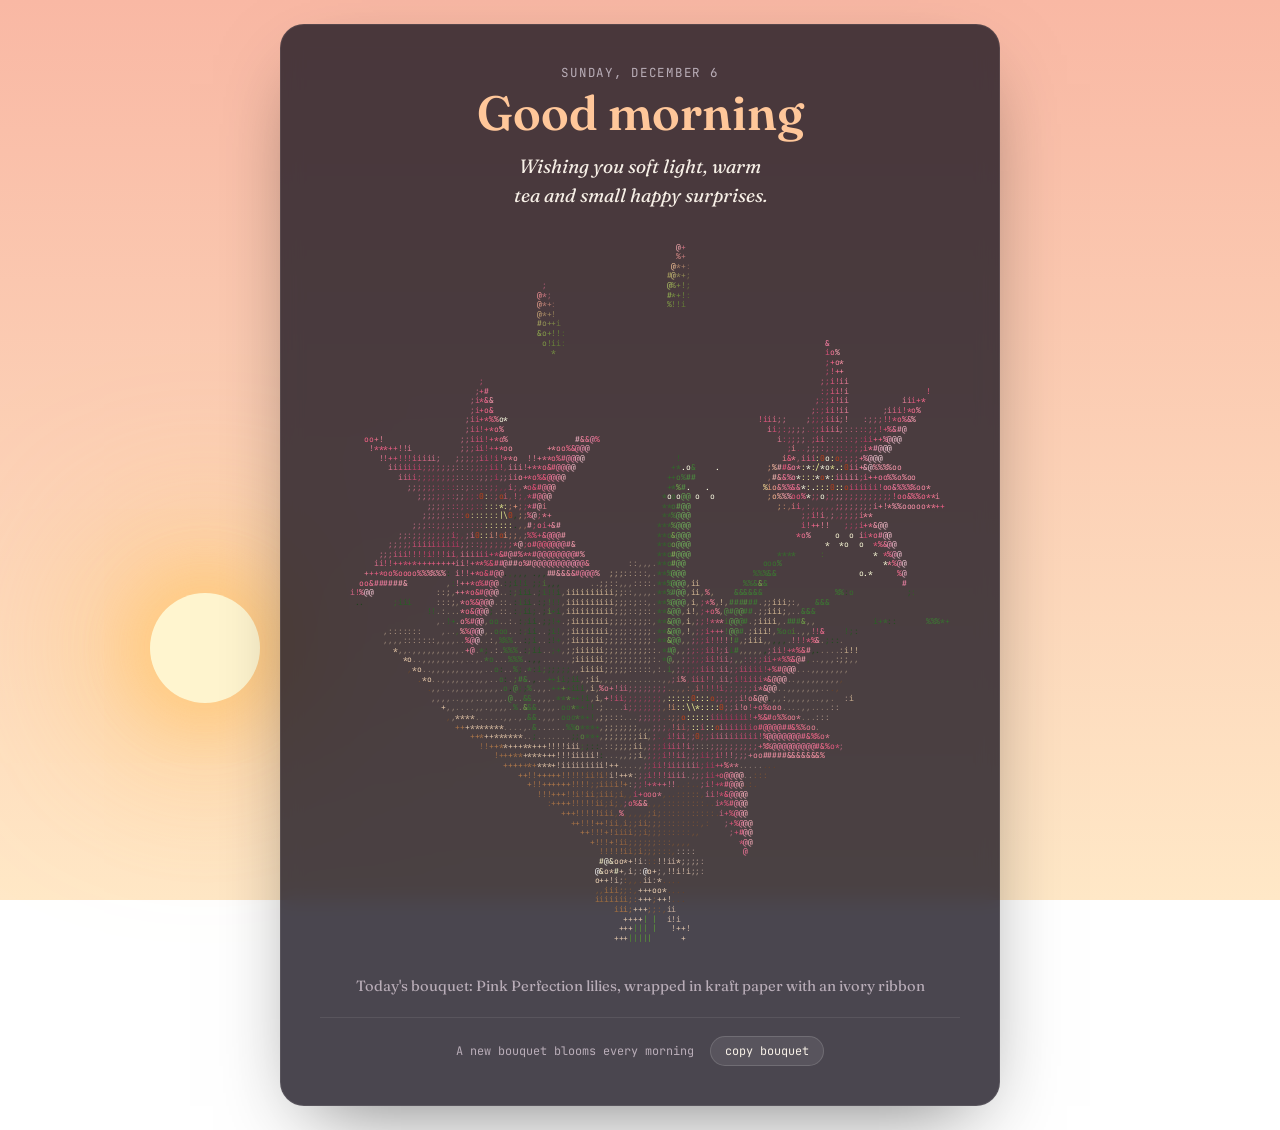
==== index.html @ f6114283 "Daily flowers" ====
<!doctype html>
<html lang="en">
  <head>
    <meta charset="utf-8" />
    <meta name="viewport" content="width=device-width, initial-scale=1" />
    <title>Daily Flowers</title>
    <meta name="description" content="A fresh ASCII bouquet every morning, with a sweet note for every part of the day." />
    <meta property="og:title" content="Daily Flowers" />
    <meta property="og:description" content="A fresh ASCII bouquet every morning, with a sweet note for every part of the day." />
    <link rel="icon" href="data:image/svg+xml,<svg xmlns='http://www.w3.org/2000/svg' viewBox='0 0 100 100'><text y='.9em' font-size='90'>💐</text></svg>" />
    <link rel="preconnect" href="https://fonts.googleapis.com" />
    <link rel="preconnect" href="https://fonts.gstatic.com" crossorigin />
    <link
      href="https://fonts.googleapis.com/css2?family=Fraunces:ital,opsz,wght@0,9..144,400;0,9..144,600;1,9..144,400&family=JetBrains+Mono:wght@400;600&display=swap"
      rel="stylesheet"
    />
    <link rel="stylesheet" href="styles.css" />
  </head>
  <body data-period="morning">
    <div class="sky" aria-hidden="true">
      <div class="orb"></div>
      <div class="stars"></div>
    </div>

    <main class="card">
      <header>
        <p class="date" id="date"></p>
        <h1 id="greeting">Good morning</h1>
        <p class="note" id="note"></p>
      </header>

      <figure class="bouquet">
        <canvas id="art" role="img"></canvas>
        <figcaption id="caption"></figcaption>
      </figure>

      <footer>
        <span>A new bouquet blooms every morning</span>
        <button type="button" id="copy">copy bouquet</button>
      </footer>
    </main>

    <noscript><p class="noscript">Turn on JavaScript to see today's bouquet.</p></noscript>
    <script type="module" src="js/app.js"></script>
  </body>
</html>
---- styles.css ----
:root {
  --sky-top: #ffd9b8;
  --sky-bottom: #ffeedd;
  --orb: #fff3c4;
  --orb-glow: rgba(255, 214, 140, 0.7);
  --orb-x: 18%;
  --orb-y: 78%;
  --accent: #ffcf9e;
  --card: rgba(24, 18, 30, 0.78);
  --text: #f6efe6;
  --muted: #b9adb8;
  --stars: 0;
  --ease: cubic-bezier(0.22, 0.8, 0.3, 1);
  --gutter: 16px;
  --pad: clamp(20px, 5vw, 40px);
}

@media (max-width: 480px) {
  :root {
    --gutter: 10px;
    --pad: 14px;
  }
}

body[data-period="morning"] {
  --sky-top: #f9b8a4;
  --sky-bottom: #ffe8c7;
  --orb: #fff5cf;
  --orb-glow: rgba(255, 200, 120, 0.75);
  --orb-x: 16%;
  --orb-y: 72%;
  --accent: #ffc79a;
}

body[data-period="afternoon"] {
  --sky-top: #7fc4f2;
  --sky-bottom: #e4f4ff;
  --orb: #fffbe6;
  --orb-glow: rgba(255, 245, 190, 0.85);
  --orb-x: 78%;
  --orb-y: 10%;
  --accent: #ffe08a;
}

body[data-period="evening"] {
  --sky-top: #5b3a78;
  --sky-bottom: #f2956b;
  --orb: #ffb36b;
  --orb-glow: rgba(255, 130, 80, 0.7);
  --orb-x: 84%;
  --orb-y: 82%;
  --accent: #ffad80;
  --stars: 0.35;
}

body[data-period="night"] {
  --sky-top: #070b1f;
  --sky-bottom: #1d2350;
  --orb: #f1f0e4;
  --orb-glow: rgba(200, 210, 255, 0.35);
  --orb-x: 82%;
  --orb-y: 12%;
  --accent: #b8c4ff;
  --card: rgba(10, 12, 28, 0.72);
  --stars: 1;
}

* {
  box-sizing: border-box;
}

html,
body {
  margin: 0;
  min-height: 100%;
}

body {
  min-height: 100vh;
  min-height: 100dvh;
  display: grid;
  place-items: center;
  padding: 24px var(--gutter);
  font-family: "Fraunces", Georgia, serif;
  color: var(--text);
  background: linear-gradient(180deg, var(--sky-top), var(--sky-bottom));
  background-attachment: fixed;
  transition: background 1.2s ease;
  overflow-x: hidden;
}

/* --- sky: sun / moon and stars --- */

.sky {
  position: fixed;
  inset: 0;
  pointer-events: none;
  z-index: 0;
}

.orb {
  position: absolute;
  left: var(--orb-x);
  top: var(--orb-y);
  width: 110px;
  height: 110px;
  margin: -55px 0 0 -55px;
  border-radius: 50%;
  background: var(--orb);
  box-shadow: 0 0 60px 20px var(--orb-glow), 0 0 160px 60px var(--orb-glow);
  transition: left 1.5s var(--ease), top 1.5s var(--ease), background 1.2s ease;
}

body[data-period="night"] .orb {
  width: 70px;
  height: 70px;
  margin: -35px 0 0 -35px;
  /* crescent moon */
  background: transparent;
  box-shadow: inset -16px 10px 0 0 var(--orb), 0 0 80px 10px var(--orb-glow);
}

.stars {
  position: absolute;
  inset: 0;
  opacity: var(--stars);
  transition: opacity 1.5s ease;
  background-image:
    radial-gradient(1.5px 1.5px at 12% 18%, #fff 50%, transparent 51%),
    radial-gradient(1px 1px at 28% 8%, #fff 50%, transparent 51%),
    radial-gradient(1.5px 1.5px at 44% 22%, #fff 50%, transparent 51%),
    radial-gradient(1px 1px at 63% 6%, #fff 50%, transparent 51%),
    radial-gradient(2px 2px at 71% 28%, #fff 50%, transparent 51%),
    radial-gradient(1px 1px at 91% 36%, #fff 50%, transparent 51%),
    radial-gradient(1.5px 1.5px at 6% 48%, #fff 50%, transparent 51%),
    radial-gradient(1px 1px at 20% 66%, #fff 50%, transparent 51%),
    radial-gradient(1.5px 1.5px at 94% 62%, #fff 50%, transparent 51%),
    radial-gradient(1px 1px at 86% 86%, #fff 50%, transparent 51%),
    radial-gradient(1px 1px at 9% 90%, #fff 50%, transparent 51%),
    radial-gradient(1.5px 1.5px at 52% 94%, #fff 50%, transparent 51%);
  animation: twinkle 6s ease-in-out infinite alternate;
}

@keyframes twinkle {
  from {
    filter: brightness(0.7);
  }
  to {
    filter: brightness(1.3);
  }
}

/* --- card --- */

.card {
  position: relative;
  z-index: 1;
  width: 100%;
  max-width: 720px;
  padding: var(--pad);
  border-radius: 24px;
  background: var(--card);
  backdrop-filter: blur(10px);
  -webkit-backdrop-filter: blur(10px);
  box-shadow: 0 30px 80px -30px rgba(0, 0, 0, 0.55), inset 0 0 0 1px rgba(255, 255, 255, 0.08);
  text-align: center;
}

.date {
  margin: 0 0 6px;
  font-family: "JetBrains Mono", ui-monospace, Consolas, monospace;
  font-size: 0.78rem;
  letter-spacing: 0.14em;
  text-transform: uppercase;
  color: var(--muted);
}

h1 {
  margin: 0;
  font-weight: 600;
  font-size: clamp(2rem, 7vw, 3rem);
  line-height: 1.1;
  color: var(--accent);
  transition: color 1.2s ease;
}

.note {
  max-width: 34ch;
  margin: 12px auto 0;
  font-style: italic;
  font-size: clamp(1.02rem, 3.4vw, 1.2rem);
  line-height: 1.5;
  text-wrap: balance;
}

.bouquet {
  margin: 24px 0 0;
}

/* the canvas is sized from script to a whole number of character cells */
#art {
  display: block;
  margin: 0 auto;
  max-width: 100%;
}

#art.bloom {
  animation: bloom 1.4s var(--ease) both;
}

@keyframes bloom {
  from {
    opacity: 0;
    transform: translateY(12px) scale(0.98);
    filter: blur(3px);
  }
  to {
    opacity: 1;
    transform: none;
    filter: none;
  }
}

figcaption {
  margin-top: 14px;
  font-size: 0.92rem;
  color: var(--muted);
}

footer {
  display: flex;
  flex-wrap: wrap;
  gap: 8px 16px;
  align-items: center;
  justify-content: center;
  margin-top: 22px;
  padding-top: 18px;
  border-top: 1px solid rgba(255, 255, 255, 0.08);
  font-family: "JetBrains Mono", ui-monospace, Consolas, monospace;
  font-size: 0.74rem;
  color: var(--muted);
}

button {
  font: inherit;
  color: var(--text);
  background: rgba(255, 255, 255, 0.08);
  border: 1px solid rgba(255, 255, 255, 0.14);
  border-radius: 999px;
  padding: 6px 14px;
  cursor: pointer;
  transition: background 0.2s ease;
}

button:hover {
  background: rgba(255, 255, 255, 0.16);
}

button:focus-visible {
  outline: 2px solid var(--accent);
  outline-offset: 2px;
}

.noscript {
  position: relative;
  z-index: 1;
  color: #222;
}

@media (prefers-reduced-motion: reduce) {
  *,
  *::before,
  *::after {
    animation: none !important;
    transition: none !important;
  }
}
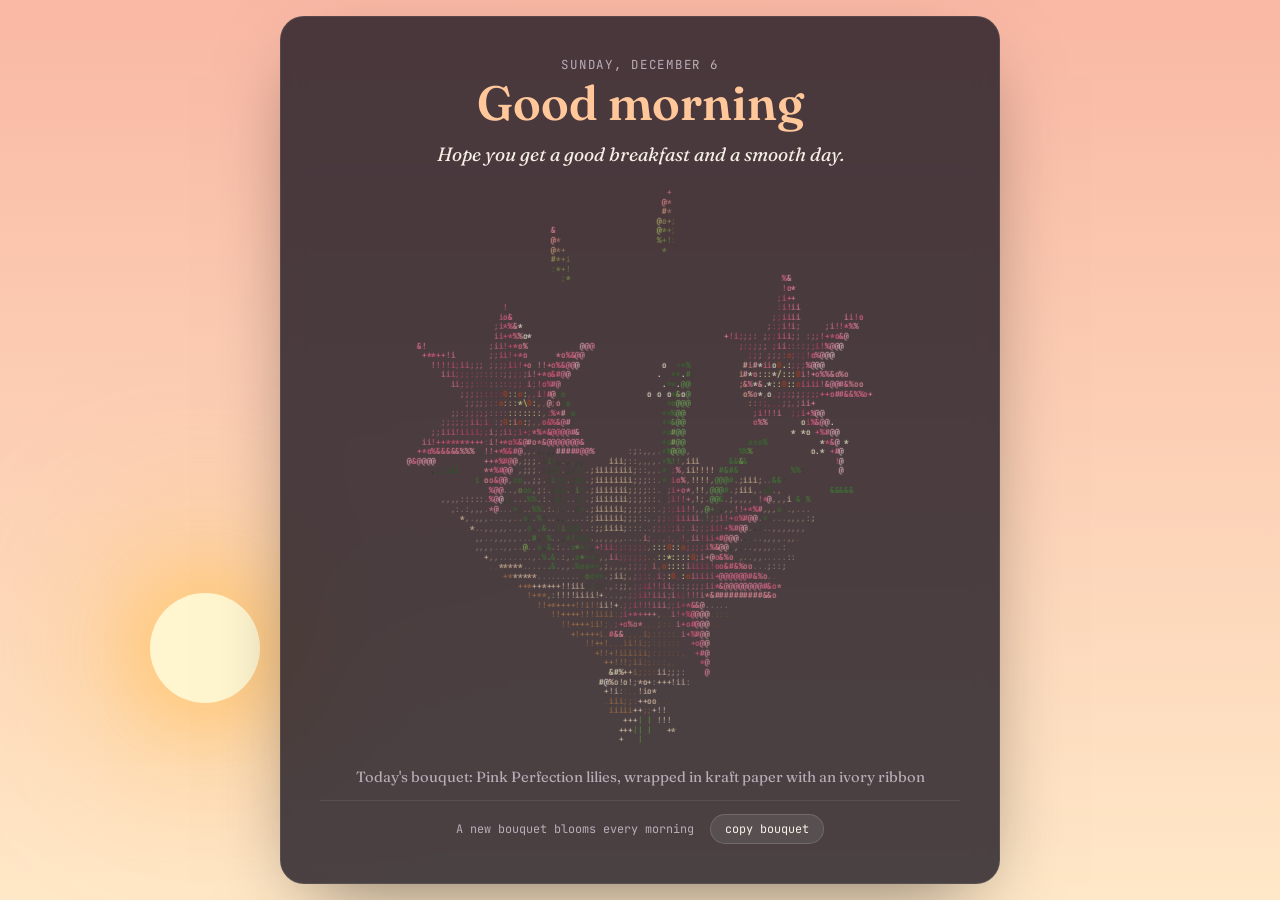
==== commit 04a5240a: "view fixed to the screen size, removing scrll" ====
--- a/index.html
+++ b/index.html
@@ -2,7 +2,7 @@
 <html lang="en">
   <head>
     <meta charset="utf-8" />
-    <meta name="viewport" content="width=device-width, initial-scale=1" />
+    <meta name="viewport" content="width=device-width, initial-scale=1, viewport-fit=cover" />
     <title>Daily Flowers</title>
     <meta name="description" content="A fresh ASCII bouquet every morning, with a sweet note for every part of the day." />
     <meta property="og:title" content="Daily Flowers" />
@@ -30,7 +30,7 @@
       </header>
 
       <figure class="bouquet">
-        <canvas id="art" role="img"></canvas>
+        <div class="stage" id="stage"><canvas id="art" role="img"></canvas></div>
         <figcaption id="caption"></figcaption>
       </figure>
 
--- a/styles.css
+++ b/styles.css
@@ -15,10 +15,20 @@
   --pad: clamp(20px, 5vw, 40px);
 }
 
-@media (max-width: 480px) {
+@media (max-width: 480px), (max-height: 640px) {
   :root {
-    --gutter: 10px;
+    --gutter: 8px;
     --pad: 14px;
+  }
+}
+
+/* short screens (phones in landscape): drop the footer line, keep the button */
+@media (max-height: 520px) {
+  footer span {
+    display: none;
+  }
+  .card {
+    border-radius: 16px;
   }
 }
 
@@ -72,21 +82,27 @@
 html,
 body {
   margin: 0;
-  min-height: 100%;
-}
-
+  height: 100%;
+  overflow: hidden;
+}
+
+/* The page is exactly as tall as the visible screen. On phones the address
+   bar comes and goes, so script keeps --app-height in step with the visible
+   viewport; dvh is the fallback before script runs. */
 body {
-  min-height: 100vh;
-  min-height: 100dvh;
-  display: grid;
-  place-items: center;
-  padding: 24px var(--gutter);
+  height: 100vh;
+  height: 100dvh;
+  height: var(--app-height, 100dvh);
+  display: flex;
+  align-items: center;
+  justify-content: center;
+  padding: max(var(--gutter), env(safe-area-inset-top)) max(var(--gutter), env(safe-area-inset-right))
+    max(var(--gutter), env(safe-area-inset-bottom)) max(var(--gutter), env(safe-area-inset-left));
   font-family: "Fraunces", Georgia, serif;
   color: var(--text);
   background: linear-gradient(180deg, var(--sky-top), var(--sky-bottom));
   background-attachment: fixed;
   transition: background 1.2s ease;
-  overflow-x: hidden;
 }
 
 /* --- sky: sun / moon and stars --- */
@@ -155,8 +171,12 @@
 .card {
   position: relative;
   z-index: 1;
+  display: flex;
+  flex-direction: column;
   width: 100%;
   max-width: 720px;
+  height: 100%;
+  max-height: 1000px;
   padding: var(--pad);
   border-radius: 24px;
   background: var(--card);
@@ -166,8 +186,14 @@
   text-align: center;
 }
 
+header,
+figcaption,
+footer {
+  flex: none;
+}
+
 .date {
-  margin: 0 0 6px;
+  margin: 0 0 4px;
   font-family: "JetBrains Mono", ui-monospace, Consolas, monospace;
   font-size: 0.78rem;
   letter-spacing: 0.14em;
@@ -178,7 +204,7 @@
 h1 {
   margin: 0;
   font-weight: 600;
-  font-size: clamp(2rem, 7vw, 3rem);
+  font-size: clamp(1.6rem, min(7vw, 5.5vh), 3rem);
   line-height: 1.1;
   color: var(--accent);
   transition: color 1.2s ease;
@@ -186,22 +212,36 @@
 
 .note {
   max-width: 34ch;
-  margin: 12px auto 0;
+  margin: min(12px, 1.2vh) auto 0;
   font-style: italic;
-  font-size: clamp(1.02rem, 3.4vw, 1.2rem);
-  line-height: 1.5;
+  font-size: clamp(0.92rem, min(3.4vw, 2.4vh), 1.2rem);
+  line-height: 1.4;
   text-wrap: balance;
 }
 
+/* the bouquet takes whatever height the text leaves */
 .bouquet {
-  margin: 24px 0 0;
-}
-
-/* the canvas is sized from script to a whole number of character cells */
+  flex: 1 1 auto;
+  min-height: 0;
+  display: flex;
+  flex-direction: column;
+  margin: min(18px, 1.8vh) 0 0;
+}
+
+.stage {
+  position: relative;
+  flex: 1 1 auto;
+  min-height: 0;
+  overflow: hidden;
+}
+
+/* sized from script to a whole number of character cells */
 #art {
+  position: absolute;
+  left: 50%;
+  top: 50%;
+  translate: -50% -50%;
   display: block;
-  margin: 0 auto;
-  max-width: 100%;
 }
 
 #art.bloom {
@@ -211,7 +251,7 @@
 @keyframes bloom {
   from {
     opacity: 0;
-    transform: translateY(12px) scale(0.98);
+    transform: scale(0.97);
     filter: blur(3px);
   }
   to {
@@ -222,8 +262,8 @@
 }
 
 figcaption {
-  margin-top: 14px;
-  font-size: 0.92rem;
+  margin-top: min(10px, 1vh);
+  font-size: clamp(0.78rem, 1.8vh, 0.92rem);
   color: var(--muted);
 }
 
@@ -233,8 +273,8 @@
   gap: 8px 16px;
   align-items: center;
   justify-content: center;
-  margin-top: 22px;
-  padding-top: 18px;
+  margin-top: min(16px, 1.6vh);
+  padding-top: min(14px, 1.4vh);
   border-top: 1px solid rgba(255, 255, 255, 0.08);
   font-family: "JetBrains Mono", ui-monospace, Consolas, monospace;
   font-size: 0.74rem;
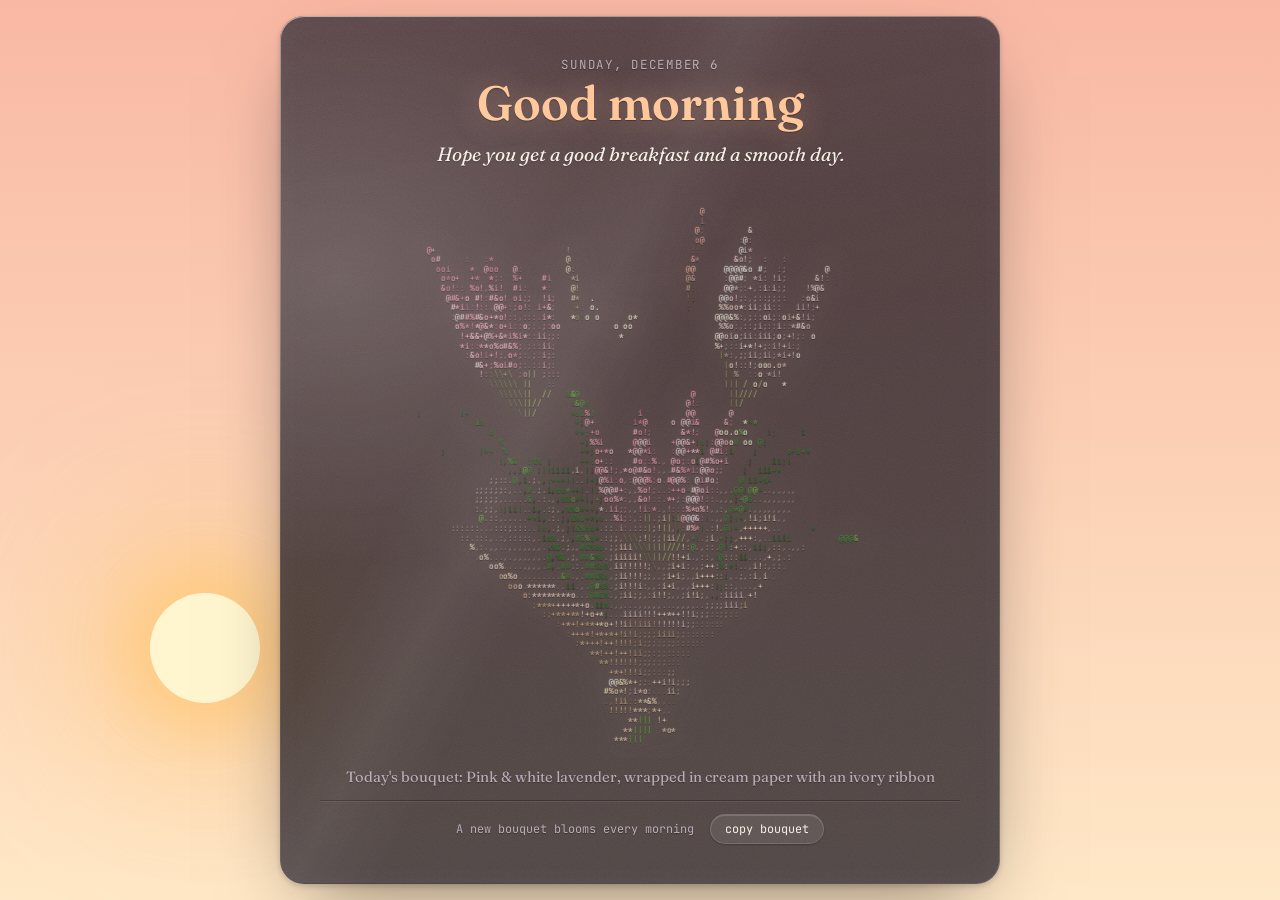
==== commit ac4b4b13: "flowers cropping fixed & lavenders added to the flowers list" ====
--- a/index.html
+++ b/index.html
@@ -30,7 +30,10 @@
       </header>
 
       <figure class="bouquet">
-        <div class="stage" id="stage"><canvas id="art" role="img"></canvas></div>
+        <div class="stage" id="stage">
+          <canvas id="glow" aria-hidden="true"></canvas>
+          <canvas id="art" role="img"></canvas>
+        </div>
         <figcaption id="caption"></figcaption>
       </figure>
 
--- a/styles.css
+++ b/styles.css
@@ -6,7 +6,11 @@
   --orb-x: 18%;
   --orb-y: 78%;
   --accent: #ffcf9e;
-  --card: rgba(24, 18, 30, 0.78);
+  --card: rgba(24, 18, 30, 0.76);
+  /* where the sun or moon glints on the glass, and how strongly */
+  --glare-x: 12%;
+  --glare-y: 20%;
+  --glare: 0.16;
   --text: #f6efe6;
   --muted: #b9adb8;
   --stars: 0;
@@ -40,6 +44,8 @@
   --orb-x: 16%;
   --orb-y: 72%;
   --accent: #ffc79a;
+  --glare-x: 8%;
+  --glare-y: 30%;
 }
 
 body[data-period="afternoon"] {
@@ -50,6 +56,9 @@
   --orb-x: 78%;
   --orb-y: 10%;
   --accent: #ffe08a;
+  --glare-x: 82%;
+  --glare-y: 0%;
+  --glare: 0.2;
 }
 
 body[data-period="evening"] {
@@ -61,6 +70,9 @@
   --orb-y: 82%;
   --accent: #ffad80;
   --stars: 0.35;
+  --glare-x: 96%;
+  --glare-y: 78%;
+  --glare: 0.13;
 }
 
 body[data-period="night"] {
@@ -71,8 +83,11 @@
   --orb-x: 82%;
   --orb-y: 12%;
   --accent: #b8c4ff;
-  --card: rgba(10, 12, 28, 0.72);
+  --card: rgba(10, 12, 28, 0.7);
   --stars: 1;
+  --glare-x: 86%;
+  --glare-y: 4%;
+  --glare: 0.07;
 }
 
 * {
@@ -166,11 +181,15 @@
   }
 }
 
-/* --- card --- */
+/* --- card: a pane of tinted, lightly frosted glass ---
+   The text and art are printed on its front face: they cast a faint shadow
+   onto the glass, bright art spreads a little light into the frost, and the
+   glare from the sun or moon lies over everything. */
 
 .card {
   position: relative;
   z-index: 1;
+  isolation: isolate;
   display: flex;
   flex-direction: column;
   width: 100%;
@@ -179,11 +198,58 @@
   max-height: 1000px;
   padding: var(--pad);
   border-radius: 24px;
-  background: var(--card);
-  backdrop-filter: blur(10px);
-  -webkit-backdrop-filter: blur(10px);
-  box-shadow: 0 30px 80px -30px rgba(0, 0, 0, 0.55), inset 0 0 0 1px rgba(255, 255, 255, 0.08);
+  background:
+    /* frost grain */
+    url("data:image/svg+xml,%3Csvg xmlns=%27http://www.w3.org/2000/svg%27 width=%27160%27 height=%27160%27%3E%3Cfilter id=%27n%27%3E%3CfeTurbulence type=%27fractalNoise%27 baseFrequency=%270.85%27 numOctaves=%272%27 stitchTiles=%27stitch%27/%3E%3CfeColorMatrix values=%270 0 0 0 1 0 0 0 0 1 0 0 0 0 1 0.07 0 0 0 0%27/%3E%3C/filter%3E%3Crect width=%27100%25%27 height=%27100%25%27 filter=%27url(%23n)%27/%3E%3C/svg%3E"),
+    /* the pane catches a little more light towards the top */
+    linear-gradient(170deg, rgba(255, 255, 255, 0.045), rgba(255, 255, 255, 0) 40%),
+    linear-gradient(var(--card), var(--card));
+  backdrop-filter: blur(18px) saturate(140%);
+  -webkit-backdrop-filter: blur(18px) saturate(140%);
+  box-shadow:
+    0 30px 80px -30px rgba(0, 0, 0, 0.55),
+    0 2px 6px rgba(0, 0, 0, 0.18),
+    /* thickness: a lit bevel along the top, a darker edge along the bottom */
+    inset 0 1px 0 rgba(255, 255, 255, 0.22),
+    inset 0 -1px 0 rgba(0, 0, 0, 0.3),
+    inset 0 0 0 1px rgba(255, 255, 255, 0.06),
+    inset 0 0 40px rgba(255, 255, 255, 0.03);
   text-align: center;
+}
+
+/* the polished rim, brightest on the corner facing the light */
+.card::before,
+.card::after {
+  content: "";
+  position: absolute;
+  inset: 0;
+  border-radius: inherit;
+  pointer-events: none;
+}
+
+.card::before {
+  padding: 1px;
+  background: linear-gradient(150deg, rgba(255, 255, 255, 0.4), rgba(255, 255, 255, 0.04) 35%, rgba(255, 255, 255, 0) 60%, rgba(255, 255, 255, 0.14));
+  -webkit-mask: linear-gradient(#000 0 0) content-box, linear-gradient(#000 0 0);
+  -webkit-mask-composite: xor;
+  mask: linear-gradient(#000 0 0) content-box exclude, linear-gradient(#000 0 0);
+}
+
+/* glare on the surface, over the print */
+.card::after {
+  z-index: 2;
+  background:
+    radial-gradient(90% 60% at var(--glare-x) var(--glare-y), rgba(255, 255, 255, var(--glare)), transparent 55%),
+    linear-gradient(118deg, transparent 32%, rgba(255, 255, 255, calc(var(--glare) * 0.35)) 40%, transparent 47%);
+  mix-blend-mode: screen;
+  transition: background 1.2s ease;
+}
+
+/* text printed on the glass leaves a faint shadow on it */
+header,
+figcaption,
+footer {
+  text-shadow: 0 1px 1px rgba(0, 0, 0, 0.35);
 }
 
 header,
@@ -207,6 +273,7 @@
   font-size: clamp(1.6rem, min(7vw, 5.5vh), 3rem);
   line-height: 1.1;
   color: var(--accent);
+  text-shadow: 0 1px 1px rgba(0, 0, 0, 0.35), 0 0 28px color-mix(in srgb, var(--accent) 35%, transparent);
   transition: color 1.2s ease;
 }
 
@@ -236,7 +303,8 @@
 }
 
 /* sized from script to a whole number of character cells */
-#art {
+#art,
+#glow {
   position: absolute;
   left: 50%;
   top: 50%;
@@ -244,20 +312,42 @@
   display: block;
 }
 
+#art {
+  --print: drop-shadow(0 1px 0 rgba(0, 0, 0, 0.4));
+  filter: var(--print);
+}
+
+/* light from the art spreading into the frosted glass behind it */
+#glow {
+  opacity: 0.35;
+  filter: blur(12px) saturate(1.5);
+  mix-blend-mode: screen;
+}
+
 #art.bloom {
   animation: bloom 1.4s var(--ease) both;
+}
+
+#glow.bloom {
+  animation: glow-in 1.4s var(--ease) both;
 }
 
 @keyframes bloom {
   from {
     opacity: 0;
     transform: scale(0.97);
-    filter: blur(3px);
+    filter: blur(3px) var(--print);
   }
   to {
     opacity: 1;
     transform: none;
-    filter: none;
+    filter: blur(0) var(--print);
+  }
+}
+
+@keyframes glow-in {
+  from {
+    opacity: 0;
   }
 }
 
@@ -275,7 +365,9 @@
   justify-content: center;
   margin-top: min(16px, 1.6vh);
   padding-top: min(14px, 1.4vh);
-  border-top: 1px solid rgba(255, 255, 255, 0.08);
+  /* a line etched into the glass: a dark groove with a lit lip below it */
+  border-top: 1px solid rgba(0, 0, 0, 0.28);
+  box-shadow: inset 0 1px 0 rgba(255, 255, 255, 0.07);
   font-family: "JetBrains Mono", ui-monospace, Consolas, monospace;
   font-size: 0.74rem;
   color: var(--muted);
@@ -287,6 +379,7 @@
   background: rgba(255, 255, 255, 0.08);
   border: 1px solid rgba(255, 255, 255, 0.14);
   border-radius: 999px;
+  box-shadow: inset 0 1px 0 rgba(255, 255, 255, 0.16), 0 1px 2px rgba(0, 0, 0, 0.25);
   padding: 6px 14px;
   cursor: pointer;
   transition: background 0.2s ease;
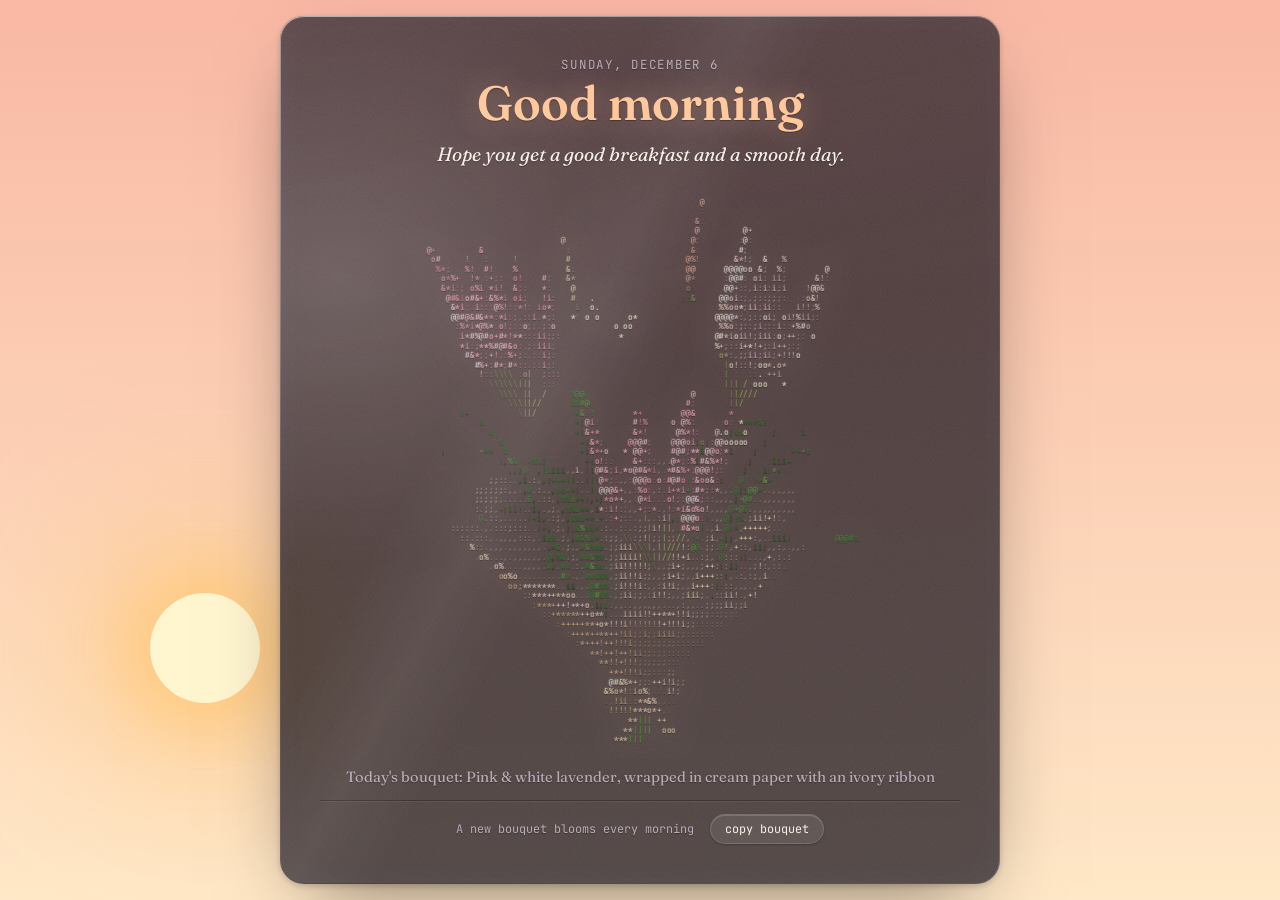
==== commit d1cd1536: "Add hydrangeas, sunflowers, real moon phases and app icons - Add hydrangea (mophead and lacecap) and" ====
--- a/index.html
+++ b/index.html
@@ -7,7 +7,12 @@
     <meta name="description" content="A fresh ASCII bouquet every morning, with a sweet note for every part of the day." />
     <meta property="og:title" content="Daily Flowers" />
     <meta property="og:description" content="A fresh ASCII bouquet every morning, with a sweet note for every part of the day." />
-    <link rel="icon" href="data:image/svg+xml,<svg xmlns='http://www.w3.org/2000/svg' viewBox='0 0 100 100'><text y='.9em' font-size='90'>💐</text></svg>" />
+    <link rel="icon" type="image/svg+xml" href="icons/icon.svg" />
+    <link rel="apple-touch-icon" href="icons/icon-180.png" />
+    <link rel="manifest" href="manifest.webmanifest" />
+    <meta name="apple-mobile-web-app-title" content="Flowers" />
+    <meta name="apple-mobile-web-app-capable" content="yes" />
+    <meta name="mobile-web-app-capable" content="yes" />
     <link rel="preconnect" href="https://fonts.googleapis.com" />
     <link rel="preconnect" href="https://fonts.gstatic.com" crossorigin />
     <link
--- a/styles.css
+++ b/styles.css
@@ -87,7 +87,9 @@
   --stars: 1;
   --glare-x: 86%;
   --glare-y: 4%;
-  --glare: 0.07;
+  /* how full the moon is, 0 to 1; script sets it from tonight's phase */
+  --moon-lit: 0.5;
+  --glare: calc(0.03 + 0.07 * var(--moon-lit));
 }
 
 * {
@@ -146,9 +148,17 @@
   width: 70px;
   height: 70px;
   margin: -35px 0 0 -35px;
-  /* crescent moon */
+  /* the moon itself is an SVG of tonight's phase */
   background: transparent;
-  box-shadow: inset -16px 10px 0 0 var(--orb), 0 0 80px 10px var(--orb-glow);
+  box-shadow: none;
+}
+
+/* the glow hugs the lit part only, so it doesn't outline the dark side,
+   and grows with how full the moon is */
+.orb svg {
+  display: block;
+  overflow: visible;
+  filter: drop-shadow(0 0 calc(6px + 14px * var(--moon-lit)) color-mix(in srgb, var(--orb-glow) calc(40% + 60% * var(--moon-lit)), transparent));
 }
 
 .stars {
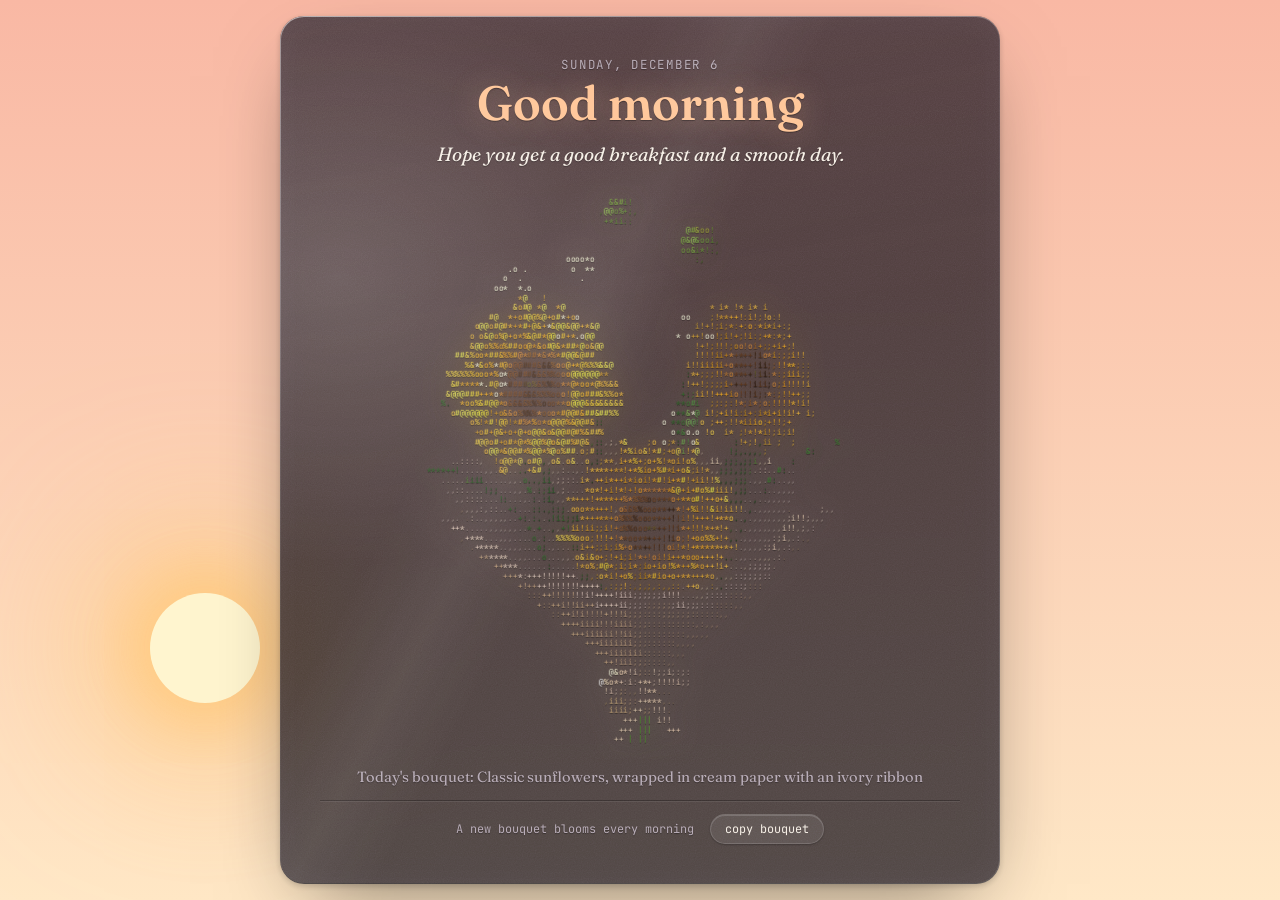
==== commit a7e64026: "Add roses, out-of-step star twinkle and a redrawn app icon - Add rose models (hybrid tea and garden)" ====
--- a/index.html
+++ b/index.html
@@ -24,7 +24,7 @@
   <body data-period="morning">
     <div class="sky" aria-hidden="true">
       <div class="orb"></div>
-      <div class="stars"></div>
+      <div class="stars"><span></span><span></span><span></span></div>
     </div>
 
     <main class="card">
--- a/styles.css
+++ b/styles.css
@@ -166,28 +166,49 @@
   inset: 0;
   opacity: var(--stars);
   transition: opacity 1.5s ease;
+}
+
+/* The stars are split into three groups that each dim and brighten on their
+   own uneven cycle, so they twinkle out of step rather than as one. */
+.stars span {
+  position: absolute;
+  inset: 0;
+}
+
+.stars span:nth-child(1) {
   background-image:
     radial-gradient(1.5px 1.5px at 12% 18%, #fff 50%, transparent 51%),
+    radial-gradient(1px 1px at 63% 6%, #fff 50%, transparent 51%),
+    radial-gradient(1.5px 1.5px at 6% 48%, #fff 50%, transparent 51%),
+    radial-gradient(1px 1px at 86% 86%, #fff 50%, transparent 51%);
+  animation: twinkle 3.1s ease-in-out infinite alternate;
+}
+
+.stars span:nth-child(2) {
+  background-image:
     radial-gradient(1px 1px at 28% 8%, #fff 50%, transparent 51%),
+    radial-gradient(2px 2px at 71% 28%, #fff 50%, transparent 51%),
+    radial-gradient(1px 1px at 20% 66%, #fff 50%, transparent 51%),
+    radial-gradient(1.5px 1.5px at 52% 94%, #fff 50%, transparent 51%);
+  animation: twinkle 4.3s ease-in-out -2.4s infinite alternate;
+}
+
+.stars span:nth-child(3) {
+  background-image:
     radial-gradient(1.5px 1.5px at 44% 22%, #fff 50%, transparent 51%),
-    radial-gradient(1px 1px at 63% 6%, #fff 50%, transparent 51%),
-    radial-gradient(2px 2px at 71% 28%, #fff 50%, transparent 51%),
     radial-gradient(1px 1px at 91% 36%, #fff 50%, transparent 51%),
-    radial-gradient(1.5px 1.5px at 6% 48%, #fff 50%, transparent 51%),
-    radial-gradient(1px 1px at 20% 66%, #fff 50%, transparent 51%),
     radial-gradient(1.5px 1.5px at 94% 62%, #fff 50%, transparent 51%),
-    radial-gradient(1px 1px at 86% 86%, #fff 50%, transparent 51%),
-    radial-gradient(1px 1px at 9% 90%, #fff 50%, transparent 51%),
-    radial-gradient(1.5px 1.5px at 52% 94%, #fff 50%, transparent 51%);
-  animation: twinkle 6s ease-in-out infinite alternate;
-}
-
+    radial-gradient(1px 1px at 9% 90%, #fff 50%, transparent 51%);
+  animation: twinkle 2.3s ease-in-out -1.3s infinite alternate;
+}
+
+/* only dims, never brightens: the stars are already white */
 @keyframes twinkle {
   from {
-    filter: brightness(0.7);
+    filter: brightness(1);
   }
   to {
-    filter: brightness(1.3);
+    filter: brightness(0.2);
   }
 }
 
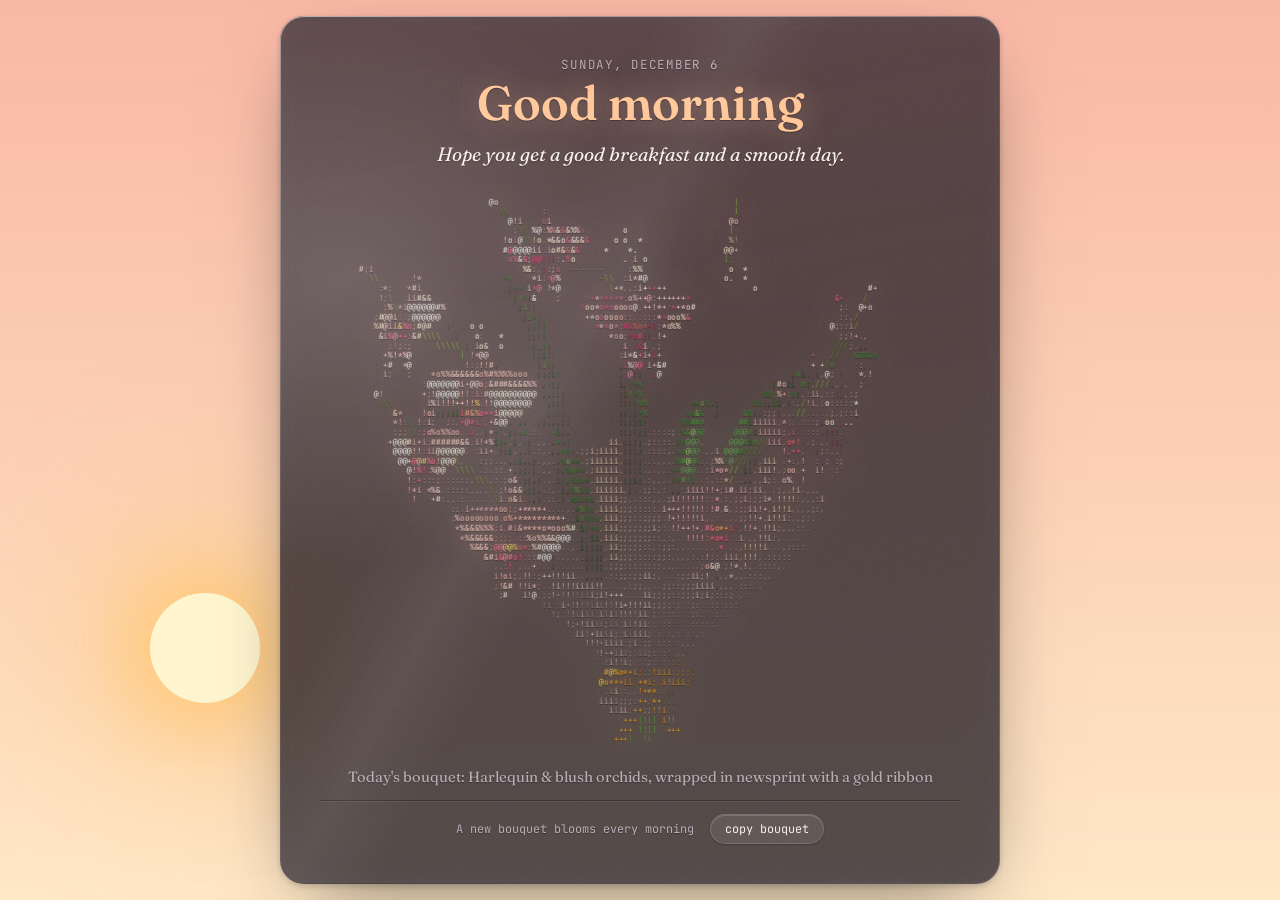
==== commit 782ab478: "Add six more flowers and hidden florist catalogue pages - Add tulips, calla lilies, blossom, orchids" ====
--- a/index.html
+++ b/index.html
@@ -36,8 +36,8 @@
 
       <figure class="bouquet">
         <div class="stage" id="stage">
-          <canvas id="glow" aria-hidden="true"></canvas>
-          <canvas id="art" role="img"></canvas>
+          <canvas id="glow" class="glow" aria-hidden="true"></canvas>
+          <canvas id="art" class="art" role="img"></canvas>
         </div>
         <figcaption id="caption"></figcaption>
       </figure>
--- a/styles.css
+++ b/styles.css
@@ -28,7 +28,7 @@
 
 /* short screens (phones in landscape): drop the footer line, keep the button */
 @media (max-height: 520px) {
-  footer span {
+  footer > span {
     display: none;
   }
   .card {
@@ -334,8 +334,8 @@
 }
 
 /* sized from script to a whole number of character cells */
-#art,
-#glow {
+.art,
+.glow {
   position: absolute;
   left: 50%;
   top: 50%;
@@ -343,23 +343,23 @@
   display: block;
 }
 
-#art {
+.art {
   --print: drop-shadow(0 1px 0 rgba(0, 0, 0, 0.4));
   filter: var(--print);
 }
 
 /* light from the art spreading into the frosted glass behind it */
-#glow {
+.glow {
   opacity: 0.35;
   filter: blur(12px) saturate(1.5);
   mix-blend-mode: screen;
 }
 
-#art.bloom {
+.art.bloom {
   animation: bloom 1.4s var(--ease) both;
 }
 
-#glow.bloom {
+.glow.bloom {
   animation: glow-in 1.4s var(--ease) both;
 }
 
@@ -425,6 +425,290 @@
   outline-offset: 2px;
 }
 
+.actions {
+  display: flex;
+  gap: 8px;
+}
+
+/* a link that looks like the buttons */
+.pill {
+  font: inherit;
+  color: var(--text);
+  text-decoration: none;
+  background: rgba(255, 255, 255, 0.08);
+  border: 1px solid rgba(255, 255, 255, 0.14);
+  border-radius: 999px;
+  box-shadow: inset 0 1px 0 rgba(255, 255, 255, 0.16), 0 1px 2px rgba(0, 0, 0, 0.25);
+  padding: 6px 14px;
+  transition: background 0.2s ease;
+}
+
+.pill:hover {
+  background: rgba(255, 255, 255, 0.16);
+}
+
+.pill:focus-visible {
+  outline: 2px solid var(--accent);
+  outline-offset: 2px;
+}
+
+/* --- gallery and flower pages: taller than the screen, so they scroll --- */
+
+html:has(body.scroll),
+body.scroll {
+  height: auto;
+  overflow: auto;
+}
+
+body.scroll {
+  min-height: 100dvh;
+  align-items: flex-start;
+}
+
+body.scroll .card {
+  height: auto;
+  max-height: none;
+  max-width: 1080px;
+  margin: auto 0;
+  text-align: left;
+}
+
+.back {
+  display: inline-block;
+  margin-bottom: 14px;
+  font-family: "JetBrains Mono", ui-monospace, Consolas, monospace;
+  font-size: 0.78rem;
+  letter-spacing: 0.08em;
+  color: var(--muted);
+  text-decoration: none;
+}
+
+.back:hover,
+.back:focus-visible {
+  color: var(--text);
+}
+
+.lede {
+  margin: 8px 0 0;
+  font-style: italic;
+  color: var(--muted);
+}
+
+.grid {
+  display: grid;
+  grid-template-columns: repeat(auto-fill, minmax(min(100%, 220px), 1fr));
+  gap: 14px;
+  margin: 24px 0 0;
+  padding: 0;
+  list-style: none;
+}
+
+/* each flower sits on its own small pane, a little lighter than the card */
+.tile {
+  display: flex;
+  flex-direction: column;
+  height: 100%;
+  padding: 10px 10px 14px;
+  border-radius: 16px;
+  color: inherit;
+  text-decoration: none;
+  background: rgba(255, 255, 255, 0.04);
+  box-shadow: inset 0 1px 0 rgba(255, 255, 255, 0.1), inset 0 0 0 1px rgba(255, 255, 255, 0.06);
+  transition: background 0.25s ease, transform 0.25s var(--ease);
+}
+
+.tile:hover,
+.tile:focus-visible {
+  background: rgba(255, 255, 255, 0.09);
+  transform: translateY(-2px);
+}
+
+.tile:focus-visible {
+  outline: 2px solid var(--accent);
+  outline-offset: 2px;
+}
+
+.tile .stage {
+  flex: none;
+  aspect-ratio: 1 / 1.1;
+}
+
+.tile h2 {
+  margin: 8px 4px 2px;
+  font-size: 1.15rem;
+  font-weight: 600;
+  color: var(--accent);
+}
+
+.tile p {
+  margin: 0 4px;
+  font-family: "JetBrains Mono", ui-monospace, Consolas, monospace;
+  font-size: 0.72rem;
+  color: var(--muted);
+}
+
+.dots {
+  display: flex;
+  flex-wrap: wrap;
+  gap: 5px;
+  margin: 10px 4px 0;
+}
+
+.dots span {
+  width: 12px;
+  height: 12px;
+  border-radius: 50%;
+  background: var(--swatch);
+  box-shadow: inset 0 0 0 1px rgba(0, 0, 0, 0.2);
+}
+
+/* --- the PIN form in front of the florist pages --- */
+
+body.locked main {
+  display: none;
+}
+
+body.scroll .gate {
+  max-width: 360px;
+  margin: auto;
+  gap: 12px;
+}
+
+.gate label {
+  font-style: italic;
+  color: var(--muted);
+}
+
+.gate input {
+  font: 600 1.4rem/1 "JetBrains Mono", ui-monospace, Consolas, monospace;
+  letter-spacing: 0.5em;
+  text-align: center;
+  padding: 10px 12px;
+  color: var(--text);
+  background: rgba(0, 0, 0, 0.25);
+  border: 1px solid rgba(255, 255, 255, 0.14);
+  border-radius: 12px;
+  box-shadow: inset 0 1px 3px rgba(0, 0, 0, 0.35);
+}
+
+.gate input:focus-visible {
+  outline: 2px solid var(--accent);
+  outline-offset: 2px;
+}
+
+.gate-error {
+  min-height: 1.2em;
+  margin: 0;
+  font-size: 0.85rem;
+  color: var(--accent);
+}
+
+.gate button {
+  align-self: flex-start;
+  font-family: "JetBrains Mono", ui-monospace, Consolas, monospace;
+  font-size: 0.8rem;
+}
+
+.gate.shake {
+  animation: shake 0.4s ease;
+}
+
+@keyframes shake {
+  20%,
+  60% {
+    translate: -6px 0;
+  }
+  40%,
+  80% {
+    translate: 6px 0;
+  }
+}
+
+/* --- one flower: the bouquet beside its options --- */
+
+.detail {
+  display: grid;
+  grid-template-columns: minmax(0, 1.3fr) minmax(260px, 1fr);
+  gap: 28px;
+  align-items: start;
+}
+
+.detail .stage {
+  height: min(72vh, 640px);
+}
+
+.detail figcaption {
+  text-align: center;
+}
+
+.options h1 {
+  font-size: clamp(1.8rem, 5vw, 2.6rem);
+}
+
+.options h2 {
+  margin: 24px 0 10px;
+  font-family: "JetBrains Mono", ui-monospace, Consolas, monospace;
+  font-size: 0.72rem;
+  font-weight: 400;
+  letter-spacing: 0.14em;
+  text-transform: uppercase;
+  color: var(--muted);
+}
+
+.options .chosen {
+  margin: 6px 0 0;
+  font-style: italic;
+  font-size: 1.1rem;
+}
+
+.swatches,
+.times {
+  display: flex;
+  flex-wrap: wrap;
+  gap: 8px;
+}
+
+.swatches button {
+  width: 34px;
+  height: 34px;
+  padding: 0;
+  background: var(--swatch);
+  border: 2px solid transparent;
+  box-shadow: inset 0 0 0 1px rgba(0, 0, 0, 0.25), 0 1px 3px rgba(0, 0, 0, 0.3);
+}
+
+.swatches button:hover {
+  background: var(--swatch);
+  transform: scale(1.08);
+}
+
+.swatches button[aria-pressed="true"] {
+  border-color: var(--text);
+  box-shadow: 0 0 0 3px rgba(255, 255, 255, 0.12), 0 0 16px color-mix(in srgb, var(--accent) 50%, transparent);
+}
+
+.times button[aria-pressed="true"] {
+  color: #1b1520;
+  background: var(--accent);
+  border-color: transparent;
+}
+
+.options .actions {
+  margin-top: 28px;
+  font-family: "JetBrains Mono", ui-monospace, Consolas, monospace;
+  font-size: 0.74rem;
+}
+
+@media (max-width: 760px) {
+  .detail {
+    grid-template-columns: 1fr;
+    gap: 8px;
+  }
+  .detail .stage {
+    height: min(58vh, 520px);
+  }
+}
+
 .noscript {
   position: relative;
   z-index: 1;
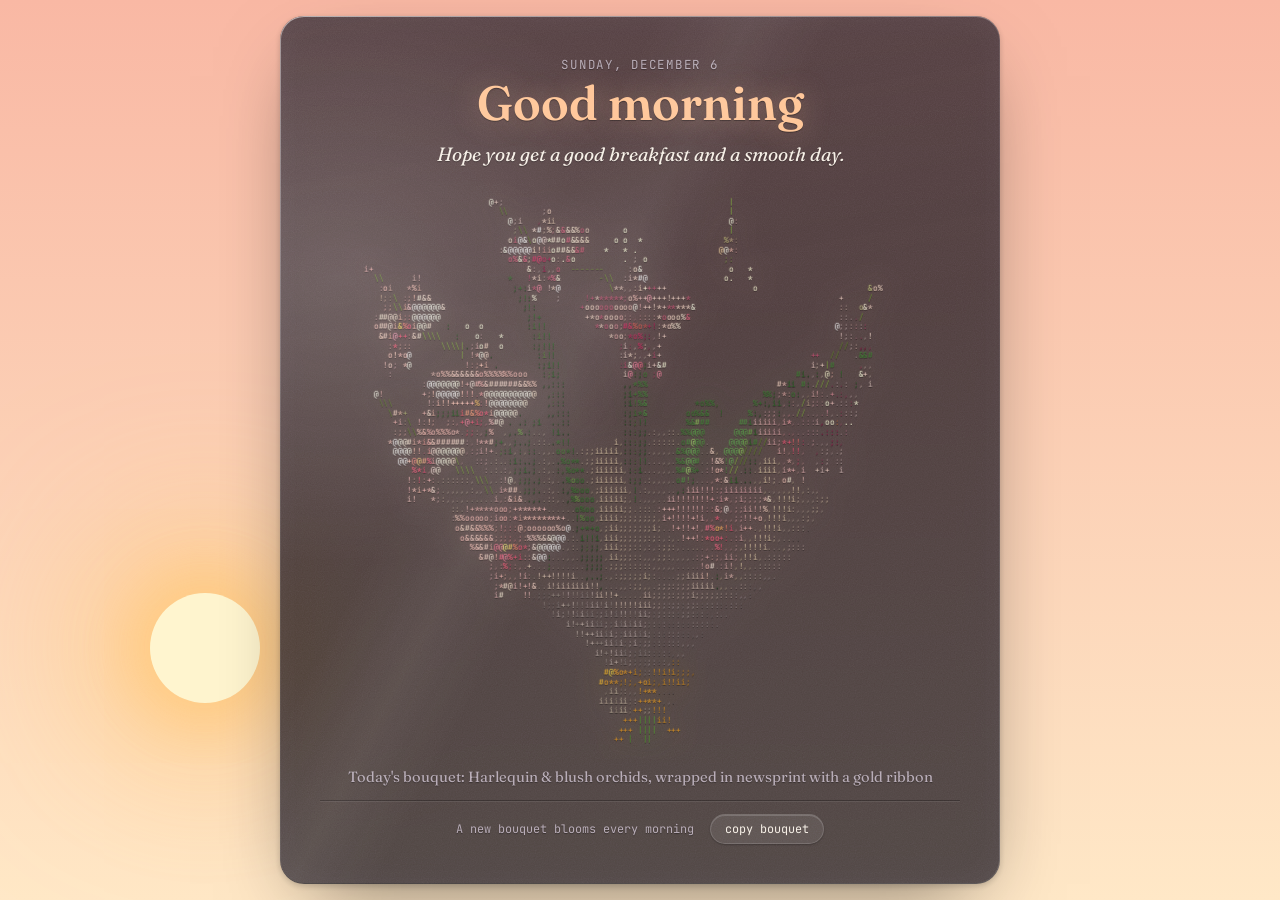
==== commit 54b27d1b: "icon modified, outline added" ====
--- a/index.html
+++ b/index.html
@@ -7,6 +7,7 @@
     <meta name="description" content="A fresh ASCII bouquet every morning, with a sweet note for every part of the day." />
     <meta property="og:title" content="Daily Flowers" />
     <meta property="og:description" content="A fresh ASCII bouquet every morning, with a sweet note for every part of the day." />
+    <link rel="icon" type="image/png" sizes="192x192" href="icons/icon-192.png" />
     <link rel="icon" type="image/svg+xml" href="icons/icon.svg" />
     <link rel="apple-touch-icon" href="icons/icon-180.png" />
     <link rel="manifest" href="manifest.webmanifest" />
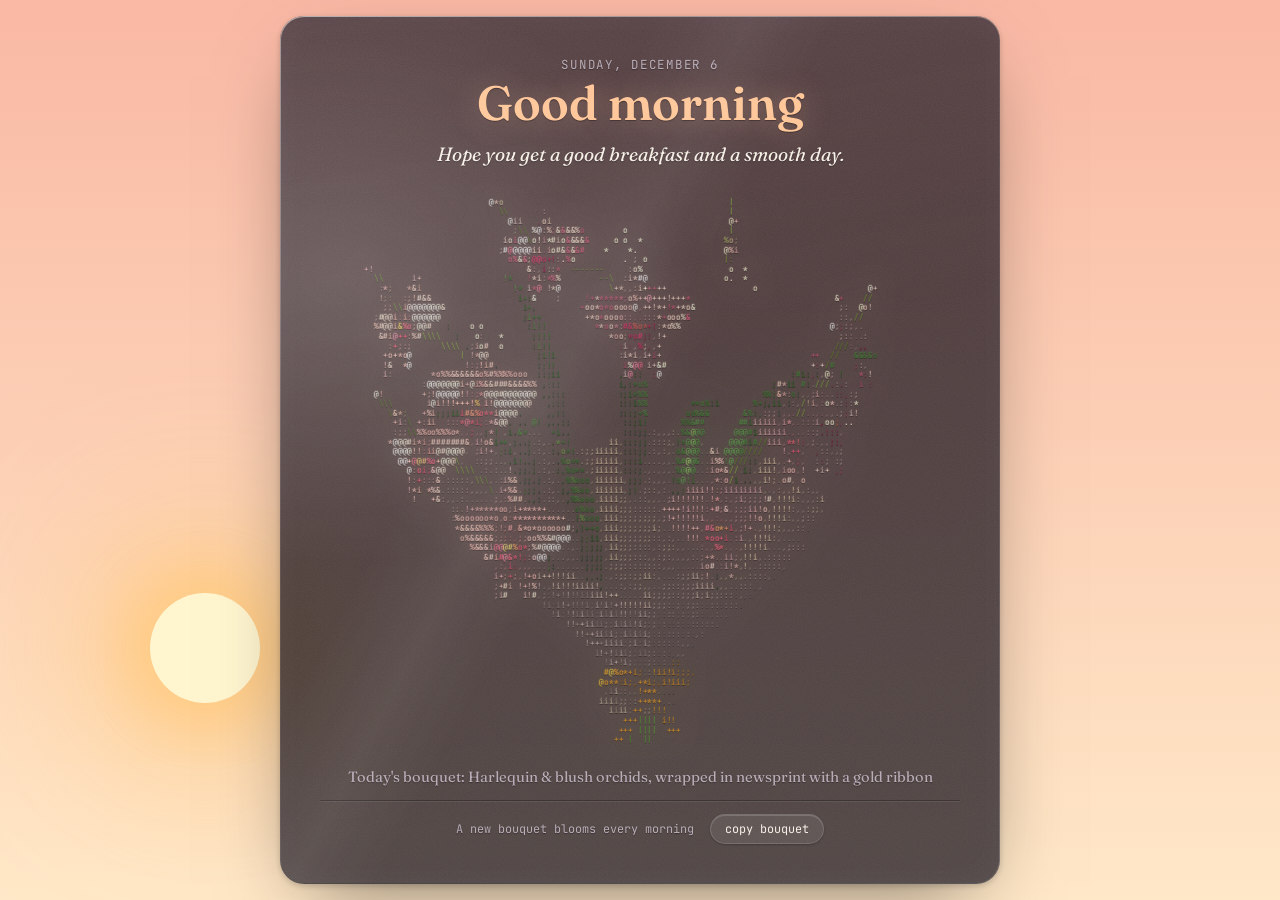
==== commit 6ae883fd: "title modified for apple devics" ====
--- a/index.html
+++ b/index.html
@@ -11,7 +11,7 @@
     <link rel="icon" type="image/svg+xml" href="icons/icon.svg" />
     <link rel="apple-touch-icon" href="icons/icon-180.png" />
     <link rel="manifest" href="manifest.webmanifest" />
-    <meta name="apple-mobile-web-app-title" content="Flowers" />
+    <meta name="apple-mobile-web-app-title" content="Sen Flowers" />
     <meta name="apple-mobile-web-app-capable" content="yes" />
     <meta name="mobile-web-app-capable" content="yes" />
     <link rel="preconnect" href="https://fonts.googleapis.com" />
